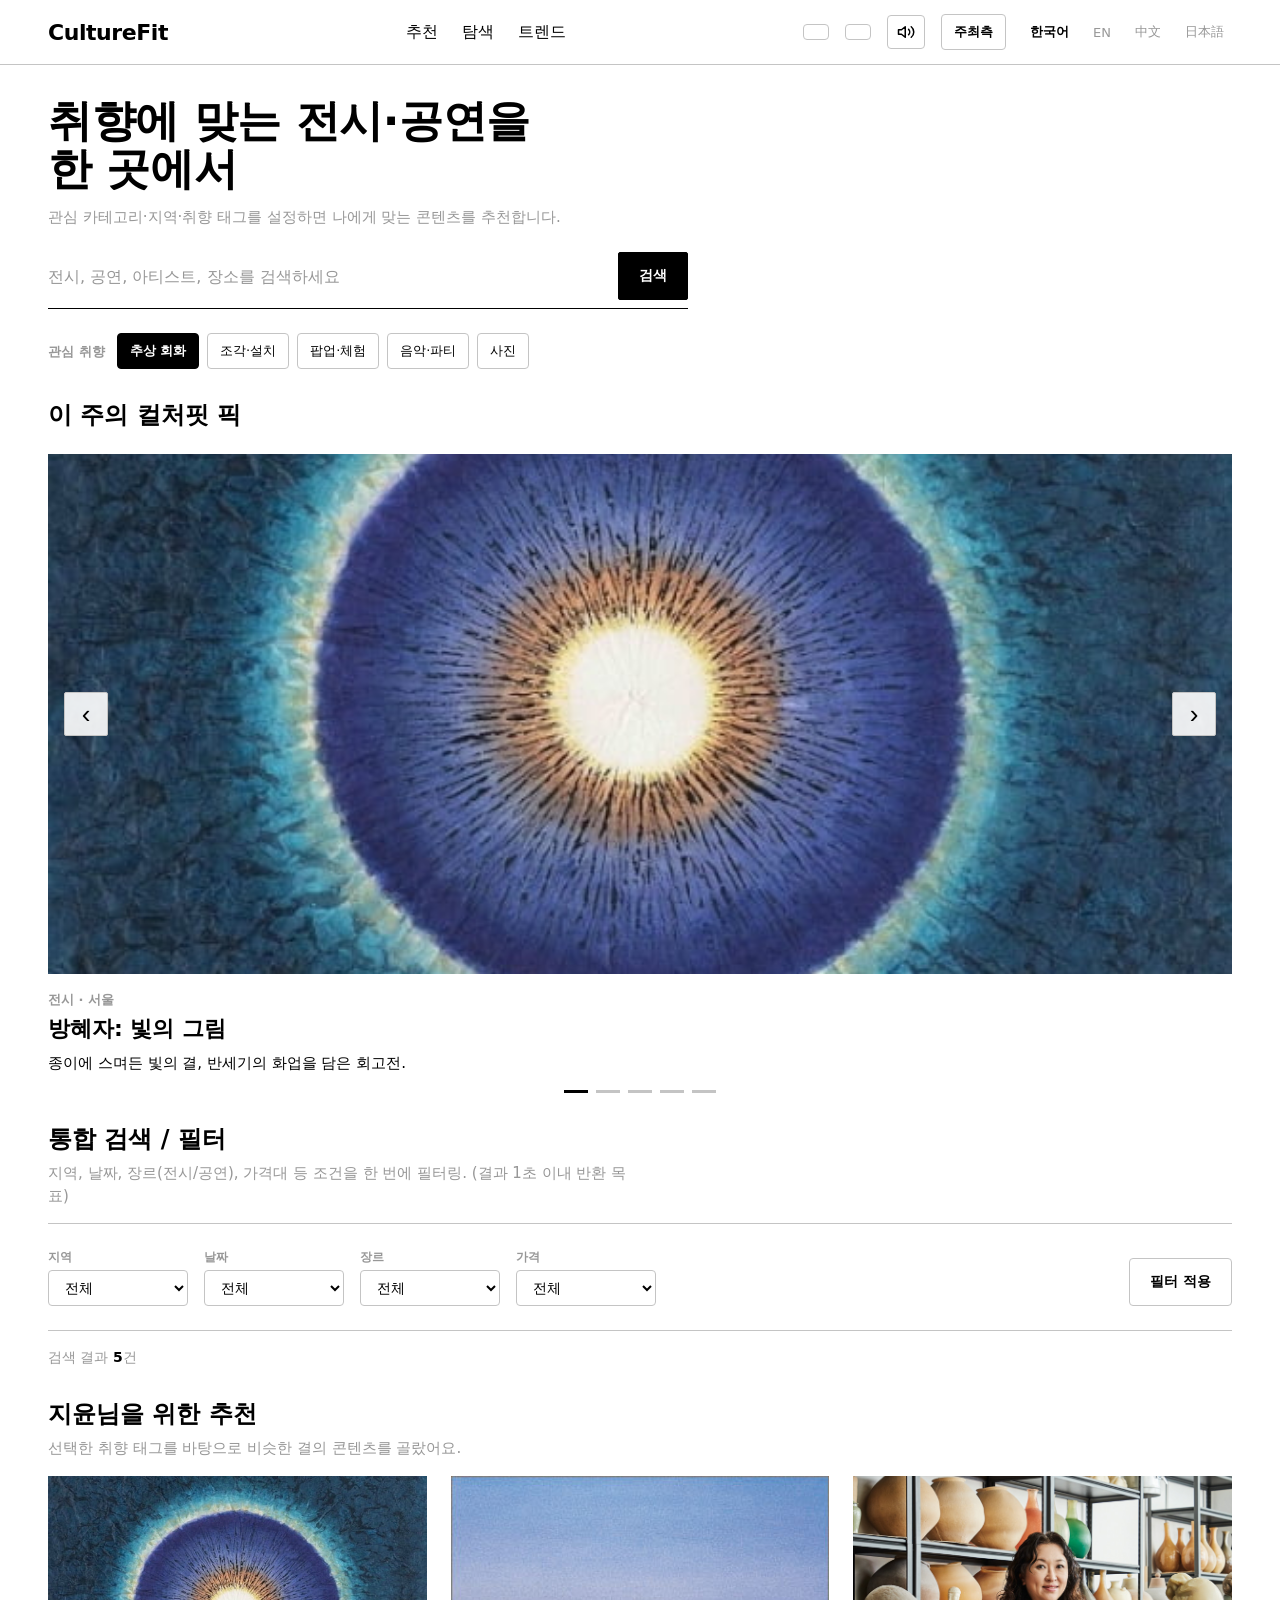
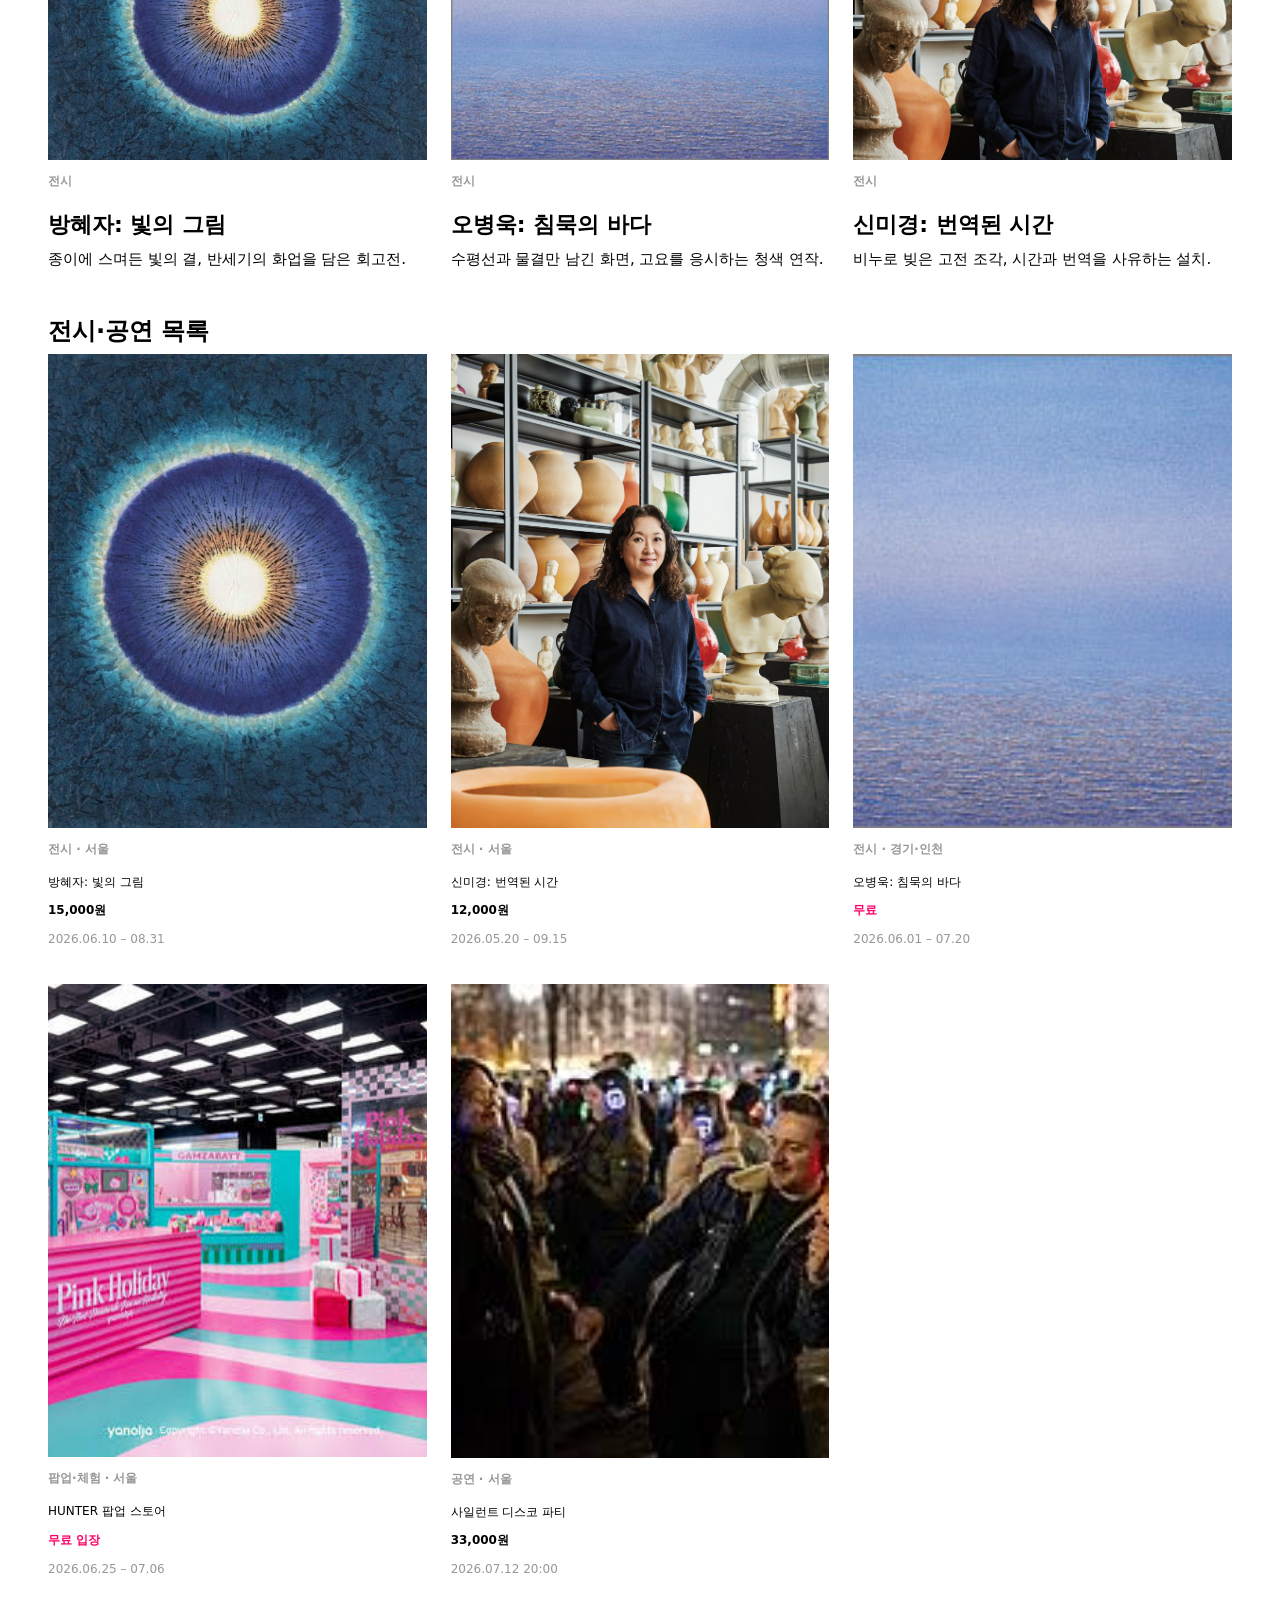
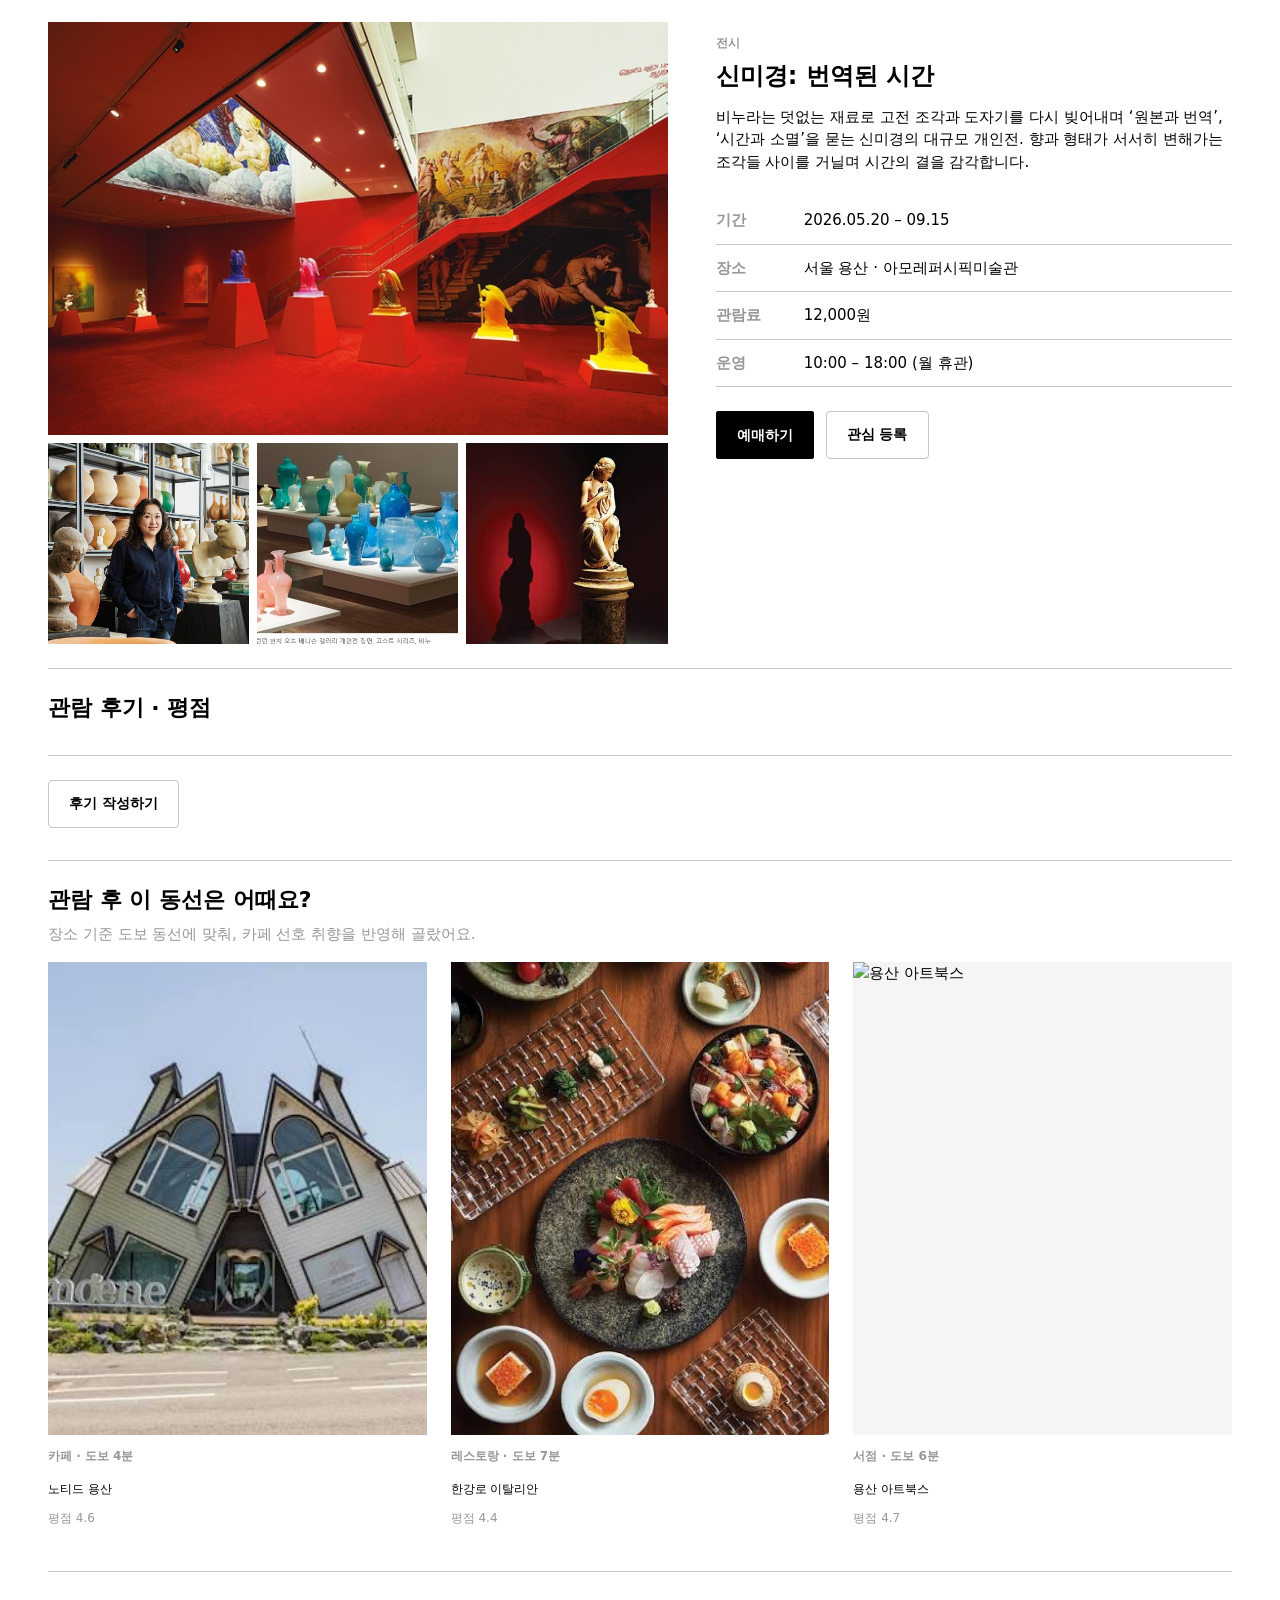
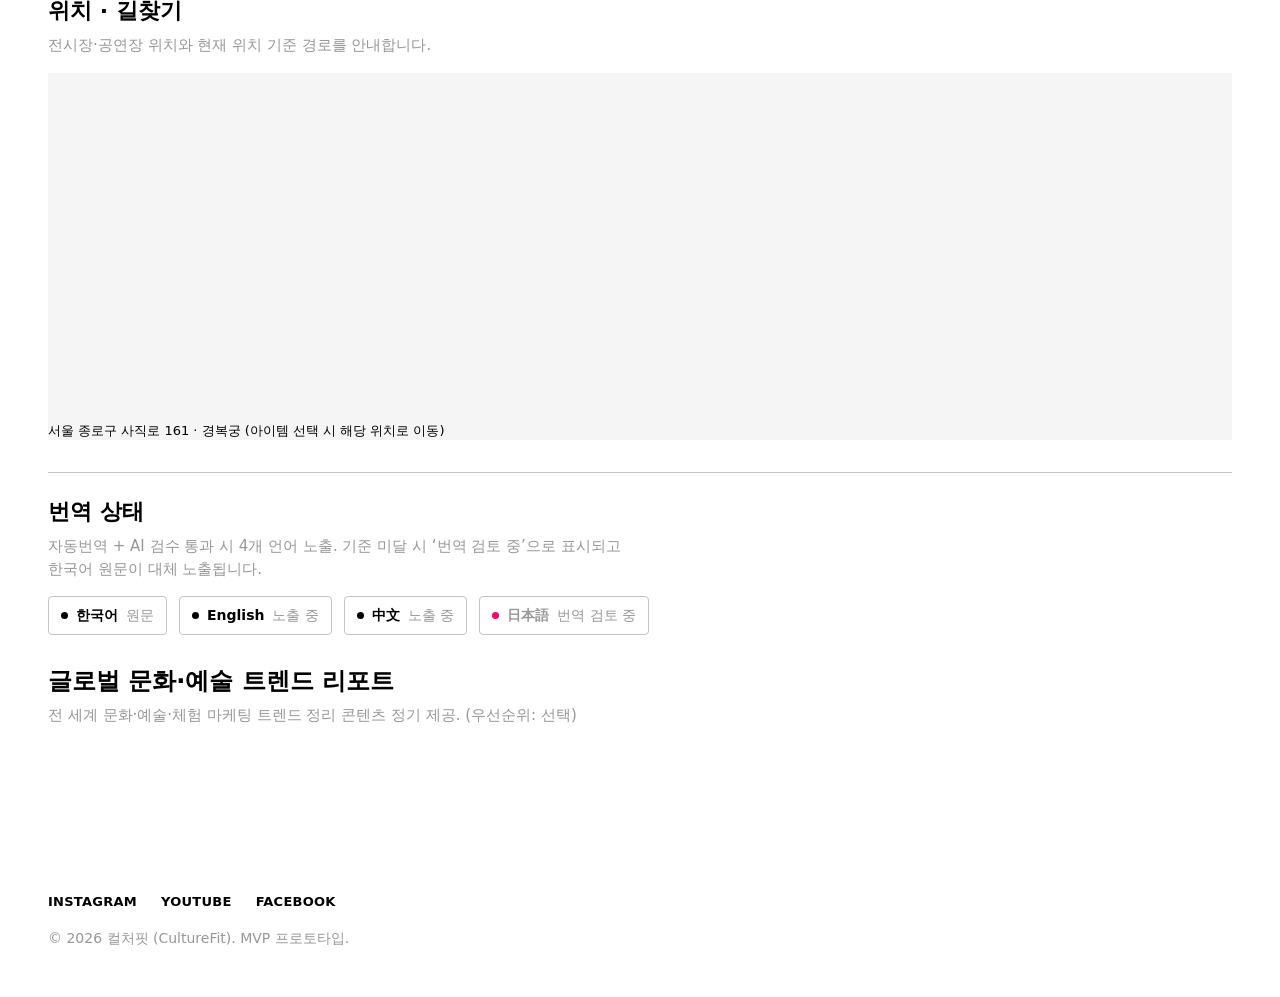
==== index.html @ f218de5c "Add files via upload" ====
<!DOCTYPE html>
<html lang="ko">
<head>
  <meta charset="UTF-8" />
  <meta name="viewport" content="width=device-width, initial-scale=1.0" />
  <meta name="description" content="컬처핏(CultureFit) — 취향 기반 개인화 추천으로 전시·공연을 찾는 문화생활 매칭 웹 서비스" />
  <title>컬처핏 (CultureFit)</title>

  <!-- 폰트: Pretendard Variable (29CM 디자인 시스템 지정 폰트) -->
  <link rel="preconnect" href="https://cdn.jsdelivr.net" crossorigin />
  <link
    rel="stylesheet"
    as="style"
    crossorigin
    href="https://cdn.jsdelivr.net/gh/orioncactus/pretendard@v1.3.9/dist/web/variable/pretendardvariable.min.css"
  />

  <!-- 스타일시트: 29CM 디자인 적용 (styles.css) -->
  <link rel="stylesheet" href="styles.css" />

  <!--
    ============================================================
    컬처핏 (CultureFit)
    ------------------------------------------------------------
    · 데이터 계층: data.js (이벤트 + 4개 언어 i18n 사전, 단일 소스)
    · 로직 계층:   app.js (렌더링 + 상호작용)
    · 표현 계층:   styles.css (29CM 디자인 시스템)

    [PRD 기능 ↔ 섹션/구현 매핑]
      기능1  개인화 추천        → #personalized-recommendations (취향 태그 기반)
      기능2  통합 검색/필터     → #search-filter (지역·날짜·장르·가격·텍스트)
      기능3  리뷰·피드백 관리   → #reviews (소비자) / #review-management (주최측)
      기능4  구매/결제 연동     → #purchase-link (외부 예매 링크)
      기능5  주최측 데이터 대시보드 → #analytics-dashboard
      기능6  글로벌 트렌드 리포트 → #trend-report
      기능7  타겟 광고/노출 관리 → #ad-management
      기능8  다국어(한/영/중/일) → #language-selector + data-i18n + 번역 상태(#translation-status)
      기능9  동선 기반 주변 추천 → #nearby-recommendations
      기능10 지도 기반 위치 안내 → #location-map (OpenStreetMap 임베드)
      기능11 SNS 바로가기        → #sns-links
    ============================================================
  -->
</head>

<body>
  <!-- 접근성: 본문 바로가기 -->
  <a class="skip-link" href="#main-content">본문 바로가기</a>

  <!-- ============================================================
       공통 헤더
       ============================================================ -->
  <header id="site-header">
    <div class="container bar">
      <a id="brand-logo" href="#main-content" aria-label="CultureFit home">
        <strong>CultureFit</strong>
      </a>

      <nav id="primary-nav" aria-label="주 메뉴">
        <ul>
          <li><a href="#personalized-recommendations" data-i18n="navRecommend">추천</a></li>
          <li><a href="#search-filter" data-i18n="navExplore">탐색</a></li>
          <li><a href="#trend-report" data-i18n="navTrend">트렌드</a></li>
        </ul>
      </nav>

      <div class="header-right">
        <!-- 소비자 로그인/마이페이지 (방문·예매·장바구니 기록) -->
        <button type="button" class="header-btn icon-btn" id="account-btn" aria-label="로그인"></button>
        <!-- 장바구니 (바로 예매하지 않는 경우) -->
        <button type="button" class="header-btn icon-btn" id="cart-btn" aria-label="장바구니">
          <span class="cart-count" id="cart-count" hidden>0</span>
        </button>
        <!-- 배경음악 토글 (기본 재생, 소비자가 끌 수 있음) -->
        <button type="button" class="header-btn icon-btn" id="music-toggle" aria-pressed="true">음악 끄기</button>
        <!-- 주최측: 언어 선택 옆 별도 버튼 → 별도 로그인 페이지(provider.html) -->
        <a class="header-btn" href="provider.html" data-i18n="navProvider">주최측</a>
        <!-- 기능8: 언어 선택기 -->
        <div id="language-selector" role="group" aria-label="언어 선택">
          <button type="button" data-lang="ko" aria-pressed="true">한국어</button>
          <button type="button" data-lang="en" aria-pressed="false">EN</button>
          <button type="button" data-lang="zh" aria-pressed="false">中文</button>
          <button type="button" data-lang="ja" aria-pressed="false">日本語</button>
        </div>
      </div>
    </div>
  </header>

  <main id="main-content" class="container">

    <!-- ============================================================
         B. 소비자 화면
         ============================================================ -->
    <div id="consumer-app">

      <!-- 히어로 + 검색 진입 -->
      <section id="hero-search">
        <h1 data-i18n-html="heroTitle">취향에 맞는 전시·공연을<br />한 곳에서</h1>
        <p class="note" data-i18n="heroNote">관심 카테고리·지역·취향 태그를 설정하면 나에게 맞는 콘텐츠를 추천합니다.</p>

        <!-- 통합 검색 바 (기능2) -->
        <form class="search-bar" role="search" onsubmit="return false;">
          <input type="search" id="global-search" name="q" data-i18n-ph="searchPlaceholder"
            placeholder="전시, 공연, 아티스트, 장소를 검색하세요" aria-label="통합 검색" />
          <button type="submit" class="btn-inverted" data-i18n="searchBtn">검색</button>
        </form>

        <!-- 취향 태그 (기능1 입력) -->
        <div class="taste-tags" id="taste-tags" aria-label="관심 취향 태그">
          <span class="taste-tags__label" data-i18n="tasteLabel">관심 취향</span>
          <button type="button" class="chip chip--on" data-tag="abstract" data-i18n="tasteAbstract">추상 회화</button>
          <button type="button" class="chip" data-tag="sculpture" data-i18n="tasteSculpture">조각·설치</button>
          <button type="button" class="chip" data-tag="popup" data-i18n="tastePopup">팝업·체험</button>
          <button type="button" class="chip" data-tag="music" data-i18n="tasteMusic">음악·파티</button>
          <button type="button" class="chip" data-tag="photo" data-i18n="tastePhoto">사진</button>
        </div>

        <!-- 대표 피처 캐러셀 (자동 5초 슬라이드 + 좌우 화살표) -->
        <h2 class="hero-pick-title" data-i18n="heroEyebrow">이 주의 컬처핏 픽</h2>
        <div class="hero-carousel" id="hero-carousel" aria-roledescription="carousel" aria-label="추천 전시·공연">
          <div class="hero-carousel__viewport">
            <div class="hero-carousel__track" id="hero-track"><!-- 이미지 슬라이드: app.js 렌더 --></div>
            <button type="button" class="hero-carousel__arrow hero-carousel__arrow--prev" id="hero-prev" aria-label="이전 슬라이드">
              <span aria-hidden="true">&#8249;</span>
            </button>
            <button type="button" class="hero-carousel__arrow hero-carousel__arrow--next" id="hero-next" aria-label="다음 슬라이드">
              <span aria-hidden="true">&#8250;</span>
            </button>
          </div>
          <div class="hero-caption" id="hero-caption"><!-- 활성 슬라이드 정보: app.js 렌더 --></div>
          <div class="hero-carousel__dots" id="hero-dots" role="tablist" aria-label="슬라이드 선택"></div>
        </div>
      </section>

      <!-- 기능2: 통합 검색/필터 -->
      <section id="search-filter">
        <h2 data-i18n="filterTitle">통합 검색 / 필터</h2>
        <p class="note" data-i18n="filterNote">지역, 날짜, 장르, 가격대 등 조건을 한 번에 필터링.</p>

        <div class="filter-bar" role="group" aria-label="검색 필터">
          <label class="filter-field">
            <span data-i18n="filterRegion">지역</span>
            <select id="f-region">
              <option value="all" data-i18n="optAll">전체</option>
              <option value="seoul" data-i18n="optSeoul">서울</option>
              <option value="gyeonggi" data-i18n="optGyeonggi">경기·인천</option>
              <option value="busan" data-i18n="optBusan">부산</option>
              <option value="daegu" data-i18n="optDaegu">대구·경북</option>
            </select>
          </label>
          <label class="filter-field">
            <span data-i18n="filterDate">날짜</span>
            <select id="f-date">
              <option value="all" data-i18n="optAll">전체</option>
              <option value="today" data-i18n="optToday">오늘</option>
              <option value="weekend" data-i18n="optWeekend">이번 주말</option>
              <option value="month" data-i18n="optMonth">이번 달</option>
            </select>
          </label>
          <label class="filter-field">
            <span data-i18n="filterGenre">장르</span>
            <select id="f-genre">
              <option value="all" data-i18n="optAll">전체</option>
              <option value="exhibition" data-i18n="optExhibition">전시</option>
              <option value="performance" data-i18n="optPerformance">공연</option>
              <option value="popup" data-i18n="optPopup">팝업·체험</option>
            </select>
          </label>
          <label class="filter-field">
            <span data-i18n="filterPrice">가격</span>
            <select id="f-price">
              <option value="all" data-i18n="optAll">전체</option>
              <option value="free" data-i18n="optFree">무료</option>
              <option value="under1" data-i18n="optUnder1">~1만원</option>
              <option value="1to3" data-i18n="opt1to3">1~3만원</option>
              <option value="over3" data-i18n="optOver3">3만원~</option>
            </select>
          </label>
          <button type="button" class="btn-ghost filter-apply" id="filter-apply" data-i18n="filterApply">필터 적용</button>
        </div>

        <p class="filter-result-count" id="filter-result-count"></p>
      </section>

      <!-- 기능1: 개인화 추천 -->
      <section id="personalized-recommendations">
        <h2 data-i18n="recTitle">지윤님을 위한 추천</h2>
        <p class="note" data-i18n="recNote">선택한 취향 태그를 바탕으로 비슷한 결의 콘텐츠를 골랐어요.</p>
        <div class="grid grid-3" id="rec-list"></div>
      </section>

      <!-- 전체 콘텐츠 목록 -->
      <section id="event-list">
        <h2 data-i18n="listTitle">전시·공연 목록</h2>
        <div class="grid grid-3" id="event-card-list"></div>
      </section>

      <!-- 콘텐츠 상세 -->
      <section id="event-detail">
        <!-- 소개 + 예매(인라인)·장바구니·관심 (기능4는 detail-head 안에서 렌더) -->
        <div class="detail-head" id="detail-head"></div>

        <!-- 기능3: 리뷰 — 예매 전에 참고하도록 소개 바로 아래 배치 -->
        <aside id="reviews">
          <h3 data-i18n="reviewsTitle">관람 후기 · 평점</h3>
          <div class="review-summary" id="review-summary"></div>
          <ul class="review-list" id="review-list"></ul>
          <button type="button" class="btn-ghost" data-i18n="writeReview">후기 작성하기</button>
        </aside>

        <!-- 기능9: 동선 기반 주변 추천 — 평점(리뷰) 아래 배치 -->
        <aside id="nearby-recommendations">
          <h3 data-i18n="nearbyTitle">관람 후 이 동선은 어때요?</h3>
          <p class="note" data-i18n="nearbyNote">장소 기준 도보 동선에 맞춰, 카페 선호 취향을 반영해 골랐어요.</p>
          <div class="grid grid-3" id="nearby-list"></div>
        </aside>

        <!-- 기능10: 지도 -->
        <aside id="location-map">
          <h3 data-i18n="mapTitle">위치 · 길찾기</h3>
          <p class="note" data-i18n="mapNote">전시장·공연장 위치와 현재 위치 기준 경로를 안내합니다.</p>
          <div class="map-frame" id="map-frame"></div>
        </aside>

        <!-- 기능8: 번역 검수 상태 -->
        <aside id="translation-status">
          <h3 data-i18n="transTitle">번역 상태</h3>
          <p class="note" data-i18n="transNote">자동번역 + AI 검수 통과 시 4개 언어 노출. 기준 미달 시 한국어 원문이 대체 노출됩니다.</p>
          <ul class="lang-status" id="lang-status"></ul>
        </aside>
      </section>
    </div>

    <!-- ============================================================
         공급자·주최측 콘솔은 소비자에게 노출하지 않음.
         별도 페이지(provider.html, 로그인 필요)로 분리했습니다.
         상단 내비게이션 '주최측' 링크 → provider.html
         ============================================================ -->

    <!-- ============================================================
         D. 기능6: 글로벌 트렌드 리포트
         ============================================================ -->
    <section id="trend-report">
      <h2 data-i18n="trendTitle">글로벌 문화·예술 트렌드 리포트</h2>
      <p class="note" data-i18n="trendNote">전 세계 문화·예술·체험 마케팅 트렌드 정리 콘텐츠 정기 제공.</p>
      <div class="grid grid-2" id="trend-list"></div>
    </section>

  </main>

  <!-- ============================================================
       공통 푸터 · 기능11: SNS 바로가기
       ============================================================ -->
  <footer id="site-footer">
    <div class="container">
      <nav id="sns-links" aria-label="SNS 채널">
        <ul>
          <li><a href="https://www.instagram.com" target="_blank" rel="noopener noreferrer" aria-label="인스타그램">Instagram</a></li>
          <li><a href="https://www.youtube.com" target="_blank" rel="noopener noreferrer" aria-label="유튜브">YouTube</a></li>
          <li><a href="https://www.facebook.com" target="_blank" rel="noopener noreferrer" aria-label="페이스북">Facebook</a></li>
        </ul>
      </nav>
      <p data-i18n="footer">© 2026 컬처핏 (CultureFit). MVP 프로토타입.</p>
    </div>
  </footer>

  <!-- 배경음악 (기본 재생, 헤더의 음악 토글로 끄기/켜기) -->
  <audio id="bg-audio" src="mediafiles/cosmic.mp3" loop preload="auto"></audio>

  <!-- 스크립트: 데이터 → 로직 순서로 로드 -->
  <script src="data.js"></script>
  <script src="app.js"></script>
</body>
</html>
---- styles.css ----
/* ============================================================
   컬처핏 (CultureFit) — 스타일시트
   디자인 시스템: 29CM (DESIGN_29cm.md 기반)
   ------------------------------------------------------------
   핵심 원칙
     · 모노크롬: #000 ink on #fff, 그림자 없음 (flat)
     · Pretendard Variable — 한 폰트, 세 굵기(400/700/800), 이탤릭 없음
     · 여백이 브랜드: 넉넉한 페이지 마진(48px), 섹션 간격(24~32px)
     · radius 0 / 2 / 4px 만 사용 (그 이상 없음)
     · 이미지 우선 · 가격/텍스트는 종속 (에디토리얼 위계)
     · 색은 없음이 브랜드 — 유일 악센트는 sale red 배지뿐
   ============================================================ */

/* ---------- 폰트 ---------- */
/* Pretendard Variable는 index.html <head>에서 CDN으로 로드 */

/* ---------- 디자인 토큰 ---------- */
:root {
  /* 색상 */
  --ink: #000000;            /* 본문·제목·반전 CTA 배경 */
  --canvas: #ffffff;         /* 페이지 배경 */
  --on-ink: #ffffff;         /* 반전 CTA 텍스트 */
  --muted: rgba(93, 93, 93, 0.64); /* 보조 캡션·비활성 */
  --hairline: #c4c4c4;       /* 고스트 버튼·구분선 */
  --sale: #ff0066;           /* 세일 배지 전용 악센트 */
  --error: #ff003c;
  --skeleton: #f5f5f5;       /* 로딩/플레이스홀더 flat 블록 */

  /* 타이포 */
  --font-sans: "Pretendard Variable", Pretendard, ui-sans-serif, system-ui,
    "Apple SD Gothic Neo", "Malgun Gothic", sans-serif;

  /* 간격 (4-8-12-16-20-24-32-48) */
  --sp-xs: 4px;
  --sp-sm: 8px;
  --sp-md: 12px;
  --sp-base: 16px;
  --sp-page: 20px;
  --sp-lg: 24px;
  --sp-xl: 32px;
  --sp-margin: 48px;

  /* 라운드 */
  --r-sm: 2px;   /* 반전 CTA */
  --r-md: 4px;   /* 고스트 버튼·박스 인풋 */

  /* 레이아웃 */
  --max-width: 1280px;

  /* 모션 */
  --motion-quick: 150ms;
  --motion-standard: 250ms;
  --motion-editorial: 400ms;
  --ease-out: cubic-bezier(0.2, 0, 0, 1);
  --ease-standard: cubic-bezier(0.4, 0, 0.2, 1);
}

/* ---------- 리셋 ---------- */
* { box-sizing: border-box; }

html { -webkit-text-size-adjust: 100%; }

body {
  margin: 0;
  background: var(--canvas);
  color: var(--ink);
  font-family: var(--font-sans);
  font-weight: 400;
  font-size: 15px;
  line-height: 1.5;          /* 한글 본문 여유 */
  letter-spacing: normal;
  -webkit-font-smoothing: antialiased;
  text-rendering: optimizeLegibility;
}

a { color: inherit; text-decoration: none; }
a:hover { text-decoration: underline; text-underline-offset: 3px; }

ul { list-style: none; margin: 0; padding: 0; }

img { max-width: 100%; height: auto; display: block; }

/* 포커스 링 — 2px 블랙 오프셋 */
:focus-visible {
  outline: 2px solid var(--ink);
  outline-offset: 2px;
}

/* ---------- 레이아웃 유틸 ---------- */
.container {
  max-width: var(--max-width);
  margin: 0 auto;
  padding: 0 var(--sp-margin);
}

.grid { display: grid; gap: var(--sp-lg); }
.grid-3 { grid-template-columns: repeat(3, 1fr); }
.grid-2 { grid-template-columns: repeat(2, 1fr); }

/* ---------- 접근성: 스킵 링크 ---------- */
.skip-link {
  position: absolute;
  left: -9999px;
  top: 0;
  z-index: 200;
  background: var(--ink);
  color: var(--on-ink);
  padding: var(--sp-sm) var(--sp-md);
  border-radius: var(--r-sm);
  font-size: 14px;
}
.skip-link:focus { left: var(--sp-sm); top: var(--sp-sm); }

/* ============================================================
   헤더 / 내비게이션
   흰 배경, 얇은 하단 헤어라인, sticky
   ============================================================ */
#site-header {
  position: sticky;
  top: 0;
  z-index: 100;
  background: var(--canvas);
  border-bottom: 1px solid var(--hairline);
}
#site-header .bar {
  display: flex;
  align-items: center;
  justify-content: space-between;
  height: 64px;
  gap: var(--sp-lg);
}

/* 브랜드 로고 — 영문 워드마크(CultureFit) 고정 */
#brand-logo { font-size: 22px; letter-spacing: -0.02em; white-space: nowrap; }
#brand-logo strong { font-weight: 800; }
#brand-logo:hover { text-decoration: none; }

/* 주 내비 — 16px, 비활성 200 / 활성 800 */
#primary-nav ul { display: flex; gap: var(--sp-lg); }
#primary-nav a {
  font-size: 16px;
  font-weight: 200;
  transition: font-weight var(--motion-quick) var(--ease-standard);
}
#primary-nav a:hover { font-weight: 800; text-decoration: none; }

/* 언어 선택기 (기능8) — 텍스트 토글, 활성만 굵게 */
#language-selector {
  display: flex;
  align-items: center;
  gap: var(--sp-sm);
}
#language-selector button {
  border: none;
  background: transparent;
  color: var(--muted);
  font-family: inherit;
  font-size: 13px;
  font-weight: 400;
  padding: var(--sp-xs) var(--sp-sm);
  cursor: pointer;
  border-radius: var(--r-md);
  transition: color var(--motion-quick) var(--ease-standard);
}
#language-selector button:hover { color: var(--ink); }
#language-selector button[aria-pressed="true"] {
  color: var(--ink);
  font-weight: 800;
}

/* 헤더 우측 그룹 (음악 토글 · 주최측 · 언어) */
.header-right { display: flex; align-items: center; gap: var(--sp-base); }
.header-btn {
  border: 1px solid var(--hairline);
  background: var(--canvas);
  color: var(--ink);
  border-radius: var(--r-md);
  padding: 7px 12px;
  font-family: inherit;
  font-size: 13px;
  font-weight: 700;
  cursor: pointer;
  white-space: nowrap;
  transition: border-color var(--motion-quick) var(--ease-standard),
    color var(--motion-quick) var(--ease-standard);
}
.header-btn:hover { border-color: var(--ink); text-decoration: none; }
.header-btn[aria-pressed="false"] { color: var(--muted); }

/* 음악 토글: 아이콘 버튼 */
#music-toggle { display: inline-flex; align-items: center; justify-content: center; padding: 7px 9px; }
#music-toggle svg { display: block; }

/* ============================================================
   본문 공통
   ============================================================ */
#main-content { padding-top: var(--sp-xl); padding-bottom: var(--sp-margin); }

/* 뷰 라벨 (소비자 / 주최측 구분) — 조용한 섹션 표지 */
.view-label {
  font-size: 13px;
  font-weight: 700;
  letter-spacing: 0.08em;
  text-transform: uppercase;
  color: var(--muted);
  margin: var(--sp-margin) 0 var(--sp-base);
}

/* 섹션 — 테두리/그림자 없이 여백으로 분리 (에디토리얼) */
section[id],
aside[id] {
  margin: 0 0 var(--sp-xl);
}

/* 상세 하위 카드(aside)는 상단 헤어라인으로만 가볍게 구분 */
#event-detail aside[id] {
  padding-top: var(--sp-lg);
  border-top: 1px solid var(--hairline);
  margin-top: var(--sp-lg);
}

/* 타이포 위계 */
h1 {
  font-size: 30px;
  font-weight: 700;
  line-height: 1.13;
  margin: 0 0 var(--sp-md);
  letter-spacing: -0.01em;
}
h2 {
  font-size: 24px;
  font-weight: 700;
  line-height: 1.21;
  margin: 0 0 var(--sp-sm);
}
h3 {
  font-size: 22px;      /* 시그니처 에디토리얼 카드 타이틀 */
  font-weight: 700;
  line-height: 1.36;
  margin: 0 0 var(--sp-sm);
}
p.note {
  font-size: 15px;
  font-weight: 400;
  line-height: 1.5;
  color: var(--muted);
  margin: var(--sp-xs) 0 var(--sp-base);
  max-width: 62ch;
}

/* 플레이스홀더 — 29CM 스켈레톤: flat #f5f5f5, radius 0, 쉬머 없음 */
.placeholder {
  background: var(--skeleton);
  color: var(--muted);
  border: none;
  border-radius: 0;
  min-height: 160px;
  display: flex;
  align-items: center;
  justify-content: center;
  text-align: center;
  padding: var(--sp-lg);
  font-size: 14px;
  font-weight: 400;
}

/* ============================================================
   히어로 (기능 진입)
   이미지 위 오버레이 아님 — 캡션은 아래에 (29CM 원칙)
   ============================================================ */
#hero-search h1 { font-size: 30px; }
@media (min-width: 1024px) {
  #hero-search h1 { font-size: 44px; line-height: 1.1; }
}

/* ============================================================
   버튼 컴포넌트
   ============================================================ */

/* 버튼 — 고스트/반전 모두 동일 크기(48px)로 통일. 차이는 채움/외곽선으로만 구분 */
.btn-ghost,
.btn-inverted {
  display: inline-flex;
  align-items: center;
  justify-content: center;
  gap: var(--sp-sm);
  height: 48px;
  padding: 0 20px;
  font-family: inherit;
  font-size: 14px;
  font-weight: 700;
  cursor: pointer;
  white-space: nowrap;
}

/* 고스트 아웃라인 — 워크호스 CTA (더보기 등) */
.btn-ghost {
  background: var(--canvas);
  color: var(--ink);
  border: 1px solid var(--hairline);
  border-radius: var(--r-md);
  transition: border-color var(--motion-quick) var(--ease-standard);
}
.btn-ghost:hover { border-color: var(--ink); text-decoration: none; }

/* 반전 솔리드 */
.btn-inverted {
  background: var(--ink);
  color: var(--on-ink);
  border: 1px solid var(--ink);
  border-radius: var(--r-sm);
  transition: filter var(--motion-quick) var(--ease-standard);
}
.btn-inverted:hover { filter: brightness(1.15); text-decoration: none; }

.btn-disabled,
button:disabled {
  opacity: 0.4;
  cursor: not-allowed;
}

/* 세일 배지 — 유일한 유채색 순간 */
.badge-sale {
  color: var(--sale);
  font-size: 12px;
  font-weight: 700;
  border-radius: 0;
}

/* ============================================================
   카드 컴포넌트 (참고용 — 실제 콘텐츠 채울 때 사용)
   에디토리얼 타일 / 상품 카드
   ============================================================ */
.editorial-tile { background: var(--canvas); border: none; border-radius: 0; }
.editorial-tile .thumb { border-radius: 0; background: var(--skeleton); aspect-ratio: 4 / 3; }
.editorial-tile .title { font-size: 22px; font-weight: 700; line-height: 1.36; margin-top: var(--sp-base); }
.editorial-tile .desc  { font-size: 15px; font-weight: 400; line-height: 1.5; margin-top: var(--sp-sm); }

.product-card { background: var(--canvas); border: none; border-radius: 0; }
.product-card .thumb { border-radius: 0; background: var(--skeleton); aspect-ratio: 4 / 5; }
.product-card .name  { font-size: 12px; font-weight: 400; line-height: 1.36; margin-top: var(--sp-sm); }
.product-card .price { font-size: 12px; font-weight: 700; line-height: 1.36; }
.product-card .price.on-sale { color: var(--sale); }
.product-card .caption { font-size: 12px; font-weight: 400; color: var(--muted); }

/* 썸네일 안 이미지가 프레임을 채우도록 */
.editorial-tile .thumb,
.product-card .thumb,
.hero-feature .thumb { display: block; overflow: hidden; }
.editorial-tile .thumb img,
.product-card .thumb img,
.hero-feature .thumb img {
  width: 100%;
  height: 100%;
  object-fit: cover;
  transition: transform var(--motion-standard) var(--ease-out);
}
/* 이미지 호버 스케일 — 사진이 커서 쪽으로 (인터페이스 아님) */
.editorial-tile:hover .thumb img,
.product-card:hover .thumb img,
.hero-feature:hover .thumb img { transform: scale(1.04); }

/* 장르 라벨 (에디토리얼 타일 / 상품 메타) */
.tile-genre,
.meta-genre {
  display: inline-block;
  font-size: 12px;
  font-weight: 700;
  color: var(--muted);
  margin-top: var(--sp-md);
}
.editorial-tile .tile-genre { margin-bottom: var(--sp-xs); }
.product-card .name { margin-top: var(--sp-xs); }

/* ============================================================
   히어로 — 검색 바 · 취향 태그 · 대표 피처
   ============================================================ */
.search-bar {
  display: flex;
  align-items: center;
  gap: var(--sp-md);
  border-bottom: 1px solid var(--ink);
  padding-bottom: var(--sp-sm);
  margin: var(--sp-lg) 0;
  max-width: 640px;
}
.search-bar input[type="search"] {
  flex: 1;
  border: none;
  background: transparent;
  font-family: inherit;
  font-size: 16px;
  color: var(--ink);
  padding: var(--sp-sm) 0;
}
.search-bar input[type="search"]::placeholder { color: var(--muted); }
.search-bar input[type="search"]:focus { outline: none; }

.taste-tags {
  display: flex;
  flex-wrap: wrap;
  align-items: center;
  gap: var(--sp-sm);
  margin-bottom: var(--sp-xl);
}
.taste-tags__label {
  font-size: 13px;
  font-weight: 700;
  color: var(--muted);
  margin-right: var(--sp-xs);
}

/* 칩 (취향 태그 · 필터 · 타겟) — radius 4px 유지 */
.chip {
  border: 1px solid var(--hairline);
  background: var(--canvas);
  color: var(--ink);
  border-radius: var(--r-md);
  padding: var(--sp-sm) var(--sp-md);
  font-family: inherit;
  font-size: 13px;
  font-weight: 400;
  cursor: pointer;
  transition: border-color var(--motion-quick) var(--ease-standard);
}
.chip:hover { border-color: var(--ink); }
.chip--on {
  background: var(--ink);
  color: var(--on-ink);
  border-color: var(--ink);
  font-weight: 700;
}

/* 대표 피처 캐러셀 — 이미지만 슬라이드, 캡션은 하단에 분리 */
.hero-carousel { position: relative; margin-top: var(--sp-lg); }
.hero-carousel__viewport { position: relative; overflow: hidden; }
.hero-carousel__track {
  display: flex;
  transition: transform var(--motion-editorial) var(--ease-out);
}
.hero-slide {
  flex: 0 0 100%;
  min-width: 0;
  display: block;
  aspect-ratio: 16 / 9;
  max-height: 520px;
  background: var(--skeleton);
  overflow: hidden;
}
.hero-slide img { width: 100%; height: 100%; object-fit: cover; display: block; }

/* 캡션 (활성 슬라이드 정보) */
.hero-caption { display: block; margin-top: var(--sp-base); cursor: pointer; }
.hero-caption .title { font-size: 22px; font-weight: 700; line-height: 1.36; margin: var(--sp-xs) 0 0; }
.hero-caption:hover .title { text-decoration: underline; text-underline-offset: 3px; }
.hero-caption .desc { font-size: 15px; line-height: 1.5; margin: var(--sp-sm) 0 0; }
.hero-feature__eyebrow {
  font-size: 13px;
  font-weight: 700;
  color: var(--muted);
  margin: 0;
}

/* 좌우 화살표 (이미지 영역에 오버레이) */
.hero-carousel__arrow {
  position: absolute;
  top: 50%;
  transform: translateY(-50%);
  width: 44px;
  height: 44px;
  display: flex;
  align-items: center;
  justify-content: center;
  background: rgba(255, 255, 255, 0.9);
  border: 1px solid var(--hairline);
  border-radius: var(--r-sm);
  font-size: 26px;
  line-height: 1;
  color: var(--ink);
  cursor: pointer;
  z-index: 2;
  transition: background var(--motion-quick) var(--ease-standard),
    border-color var(--motion-quick) var(--ease-standard);
}
.hero-carousel__arrow:hover { background: #fff; border-color: var(--ink); }
.hero-carousel__arrow--prev { left: var(--sp-base); }
.hero-carousel__arrow--next { right: var(--sp-base); }

/* 하단 인디케이터 (막대형) */
.hero-carousel__dots {
  display: flex;
  justify-content: center;
  gap: var(--sp-sm);
  margin-top: var(--sp-base);
}
.hero-dot {
  width: 24px;
  height: 3px;
  padding: 0;
  border: none;
  border-radius: 0;
  background: var(--hairline);
  cursor: pointer;
  transition: background var(--motion-quick) var(--ease-standard);
}
.hero-dot:hover { background: var(--muted); }
.hero-dot.is-active { background: var(--ink); }

/* 캐러셀 상단 섹션 제목 (이 주의 컬처핏 픽) */
.hero-pick-title { margin: var(--sp-xl) 0 var(--sp-md); }

/* ============================================================
   주최측 로그인 페이지 (provider.html)
   ============================================================ */
.auth-wrap { display: flex; justify-content: center; padding: var(--sp-margin) 0; }
.auth-card { width: 100%; max-width: 400px; }
.auth-card h1 { font-size: 30px; }
.auth-form { display: flex; flex-direction: column; gap: var(--sp-base); margin-top: var(--sp-lg); }
.auth-field { display: flex; flex-direction: column; gap: var(--sp-xs); }
.auth-field span { font-size: 12px; font-weight: 700; color: var(--muted); }
.auth-field input {
  border: 1px solid var(--hairline);
  border-radius: var(--r-md);
  background: var(--canvas);
  font-family: inherit;
  font-size: 15px;
  color: var(--ink);
  padding: var(--sp-sm) var(--sp-md);
}
.auth-submit { justify-content: center; width: 100%; height: 44px; margin-top: var(--sp-xs); }
.auth-error { color: var(--error); font-size: 13px; margin: 0; }
.auth-hint {
  color: var(--muted);
  font-size: 13px;
  margin-top: var(--sp-lg);
  padding-top: var(--sp-base);
  border-top: 1px solid var(--hairline);
}

/* 콘솔 헤더 (제목 + 로그아웃) */
.console-head {
  display: flex;
  align-items: center;
  justify-content: space-between;
  gap: var(--sp-base);
  flex-wrap: wrap;
  margin: var(--sp-xl) 0 var(--sp-lg);
}
.console-head h1 { font-size: 30px; margin: 0; }

/* ============================================================
   검색 / 필터 바
   ============================================================ */
.filter-bar {
  display: flex;
  flex-wrap: wrap;
  align-items: flex-end;
  gap: var(--sp-base);
  padding: var(--sp-lg) 0;
  border-top: 1px solid var(--hairline);
  border-bottom: 1px solid var(--hairline);
}
.filter-field { display: flex; flex-direction: column; gap: var(--sp-xs); }
.filter-field span { font-size: 12px; font-weight: 700; color: var(--muted); }
.filter-field select {
  border: 1px solid var(--hairline);
  border-radius: var(--r-md);
  background: var(--canvas);
  font-family: inherit;
  font-size: 14px;
  color: var(--ink);
  padding: var(--sp-sm) var(--sp-md);
  min-width: 140px;
}
.filter-apply { margin-left: auto; }
.filter-result-count { font-size: 14px; color: var(--muted); margin-top: var(--sp-base); }
.filter-result-count strong { color: var(--ink); }

/* ============================================================
   상세 페이지
   ============================================================ */
.detail-head {
  display: grid;
  grid-template-columns: 1.2fr 1fr;
  gap: var(--sp-margin);
  align-items: start;
}
.detail-media > img {
  width: 100%;
  aspect-ratio: 3 / 2;
  object-fit: cover;
  background: var(--skeleton);
}
.detail-thumbs {
  display: grid;
  grid-template-columns: repeat(3, 1fr);
  gap: var(--sp-sm);
  margin-top: var(--sp-sm);
}
.detail-thumbs img {
  width: 100%;
  aspect-ratio: 1 / 1;
  object-fit: cover;
  background: var(--skeleton);
  cursor: pointer;
}
.detail-info h2 { margin-top: var(--sp-sm); }
.detail-facts { margin: var(--sp-lg) 0; }
.detail-facts > div {
  display: flex;
  gap: var(--sp-base);
  padding: var(--sp-md) 0;
  border-bottom: 1px solid var(--hairline);
  font-size: 15px;
}
.detail-facts dt { width: 72px; flex: none; color: var(--muted); font-weight: 700; margin: 0; }
.detail-facts dd { margin: 0; }
.detail-cta-row { display: flex; gap: var(--sp-md); margin-top: var(--sp-lg); }

/* 번역 상태 배지 (기능8) */
.lang-status { display: flex; flex-wrap: wrap; gap: var(--sp-md); }
.lang-status__item {
  display: inline-flex;
  align-items: center;
  gap: var(--sp-sm);
  border: 1px solid var(--hairline);
  border-radius: var(--r-md);
  padding: var(--sp-sm) var(--sp-md);
  font-size: 14px;
  font-weight: 700;
}
.lang-status__item em { font-style: normal; font-weight: 400; color: var(--muted); }
.lang-status .dot { width: 7px; height: 7px; border-radius: 50%; background: var(--ink); }
.lang-status .is-review .dot { background: var(--sale); }
.lang-status__item.is-review { color: var(--muted); }

/* 번역 검토 중 폴백 안내 (기능8) */
.trans-fallback {
  border-left: 2px solid var(--sale);
  background: var(--skeleton);
  color: var(--ink);
  font-size: 13px;
  padding: var(--sp-sm) var(--sp-md);
  margin: var(--sp-sm) 0 var(--sp-base);
}

/* 빈 상태 (검색 결과 없음) */
.empty-state {
  grid-column: 1 / -1;
  color: var(--muted);
  font-size: 15px;
  padding: var(--sp-xl) 0;
}

/* 지도 (기능10) — 기본으로 지도를 즉시 임베드(경복궁 센터) */
.map-frame { background: var(--skeleton); }
.map-embed { width: 100%; height: 340px; border: 0; display: block; }
.map-address { font-size: 13px; color: var(--ink); margin: var(--sp-sm) 0 0; }

/* 주변 추천 (기능9) — 이미지 없는 소프트 썸네일 */
.thumb--soft { background: var(--skeleton); aspect-ratio: 4 / 5; }
.nearby-card .caption { margin-top: var(--sp-xs); }

/* 예매 (기능4) */
.purchase-row { display: flex; flex-wrap: wrap; gap: var(--sp-md); }

/* 리뷰 (기능3) */
.review-summary {
  display: flex;
  align-items: baseline;
  gap: var(--sp-md);
  padding-bottom: var(--sp-lg);
  border-bottom: 1px solid var(--hairline);
}
.review-score { font-size: 30px; font-weight: 700; line-height: 1; }
.review-stars { letter-spacing: 0.1em; }
.review-count { font-size: 14px; color: var(--muted); }
.review-list { margin: var(--sp-lg) 0; }
.review-item { padding: var(--sp-base) 0; border-bottom: 1px solid var(--hairline); }
.review-meta { display: flex; align-items: center; gap: var(--sp-md); margin-bottom: var(--sp-sm); }
.review-meta strong { font-weight: 700; }
.review-item p { margin: 0; font-size: 15px; }

/* ============================================================
   주최측 콘솔
   ============================================================ */
/* 등록 폼 */
.reg-form {
  display: grid;
  grid-template-columns: repeat(2, 1fr);
  gap: var(--sp-base);
}
.reg-field { display: flex; flex-direction: column; gap: var(--sp-xs); }
.reg-field--wide { grid-column: 1 / -1; }
.reg-field span { font-size: 12px; font-weight: 700; color: var(--muted); }
.reg-field input,
.reg-field select,
.reg-field textarea {
  border: 1px solid var(--hairline);
  border-radius: var(--r-md);
  background: var(--canvas);
  font-family: inherit;
  font-size: 14px;
  color: var(--ink);
  padding: var(--sp-sm) var(--sp-md);
  resize: vertical;
}
.reg-field input::placeholder,
.reg-field textarea::placeholder { color: var(--muted); }
.reg-actions { grid-column: 1 / -1; display: flex; gap: var(--sp-md); margin-top: var(--sp-sm); }

/* 관리 테이블 (리뷰 관리) */
.admin-table { width: 100%; border-collapse: collapse; font-size: 14px; }
.admin-table th,
.admin-table td {
  text-align: left;
  padding: var(--sp-md);
  border-bottom: 1px solid var(--hairline);
  vertical-align: top;
}
.admin-table th { font-size: 12px; font-weight: 700; color: var(--muted); text-transform: uppercase; letter-spacing: 0.04em; }
.btn-ghost--sm { height: 32px; padding: 0 var(--sp-md); font-size: 12px; }

/* 통계 카드 */
.stat-card { border: 1px solid var(--hairline); border-radius: var(--r-md); padding: var(--sp-lg); }
.stat-label { display: block; font-size: 13px; font-weight: 700; color: var(--muted); }
.stat-value { display: block; font-size: 30px; font-weight: 700; line-height: 1.13; margin: var(--sp-sm) 0; }
.stat-delta { font-size: 13px; color: var(--muted); }

/* 타겟 광고 패널 */
.ad-panel { display: flex; flex-direction: column; gap: var(--sp-base); }
.ad-targets { display: flex; flex-wrap: wrap; gap: var(--sp-sm); }
.ad-meta { display: flex; align-items: center; justify-content: space-between; gap: var(--sp-base); flex-wrap: wrap; }
.ad-meta strong { font-weight: 700; }

/* ============================================================
   콘텐츠 컴포넌트 — 반응형 보정
   ============================================================ */
@media (max-width: 768px) {
  .hero-carousel__arrow { width: 36px; height: 36px; font-size: 22px; }
  .hero-carousel__arrow--prev { left: var(--sp-sm); }
  .hero-carousel__arrow--next { right: var(--sp-sm); }
  .detail-head { grid-template-columns: 1fr; gap: var(--sp-lg); }
  .reg-form { grid-template-columns: 1fr; }
  .filter-apply { margin-left: 0; width: 100%; justify-content: center; }
  .filter-field { flex: 1 1 45%; }
  .filter-field select { min-width: 0; width: 100%; }
  .admin-table thead { display: none; }
  .admin-table tr { display: grid; grid-template-columns: 1fr; gap: var(--sp-xs); padding: var(--sp-md) 0; border-bottom: 1px solid var(--hairline); }
  .admin-table td { border: none; padding: 2px var(--sp-sm); }
}

/* ============================================================
   상세 하위 섹션 특화
   ============================================================ */
#location-map .placeholder,
#nearby-recommendations .placeholder { min-height: 220px; }

/* ============================================================
   푸터
   흰 배경, 상단 테두리 없음, 대문자 라틴 헤딩
   ============================================================ */
#site-footer {
  background: var(--canvas);
  margin-top: var(--sp-margin);
  padding: var(--sp-page) 0 var(--sp-margin);
  color: var(--ink);
  font-size: 14px;
}
#site-footer p { color: var(--muted); margin: var(--sp-base) 0 0; }

#sns-links { margin-bottom: var(--sp-base); }
#sns-links ul { display: flex; gap: var(--sp-lg); }
#sns-links a {
  font-size: 13px;
  font-weight: 700;
  text-transform: uppercase;
  letter-spacing: 0.02em;
}

/* ============================================================
   반응형
   Mobile <768 / Tablet 768-1024 / Desktop 1024-1440 / >1440
   ============================================================ */
@media (max-width: 1024px) {
  .grid-3 { grid-template-columns: repeat(2, 1fr); }
}
@media (max-width: 768px) {
  .container { padding: 0 var(--sp-page); }   /* 페이지 마진 48→20 */
  .grid-3, .grid-2 { grid-template-columns: 1fr; }
  h1 { font-size: 22px; }        /* 30→22 유지 (weight 700) */
  h2 { font-size: 20px; }
  #hero-search h1 { font-size: 26px; }
  #site-header .bar { height: 56px; gap: var(--sp-md); }
  #primary-nav { display: none; }   /* 모바일: 햄버거 시트로 대체 예정 */
  #language-selector button { padding: var(--sp-xs); font-size: 12px; }
}

/* ============================================================
   모션 감소 선호 — 모든 모션 0ms로 수렴
   ============================================================ */
@media (prefers-reduced-motion: reduce) {
  *,
  *::before,
  *::after {
    animation-duration: 0.001ms !important;
    animation-iteration-count: 1 !important;
    transition-duration: 0.001ms !important;
    scroll-behavior: auto !important;
  }
  .editorial-tile:hover .thumb img,
  .product-card:hover .thumb img { transform: none; }
}
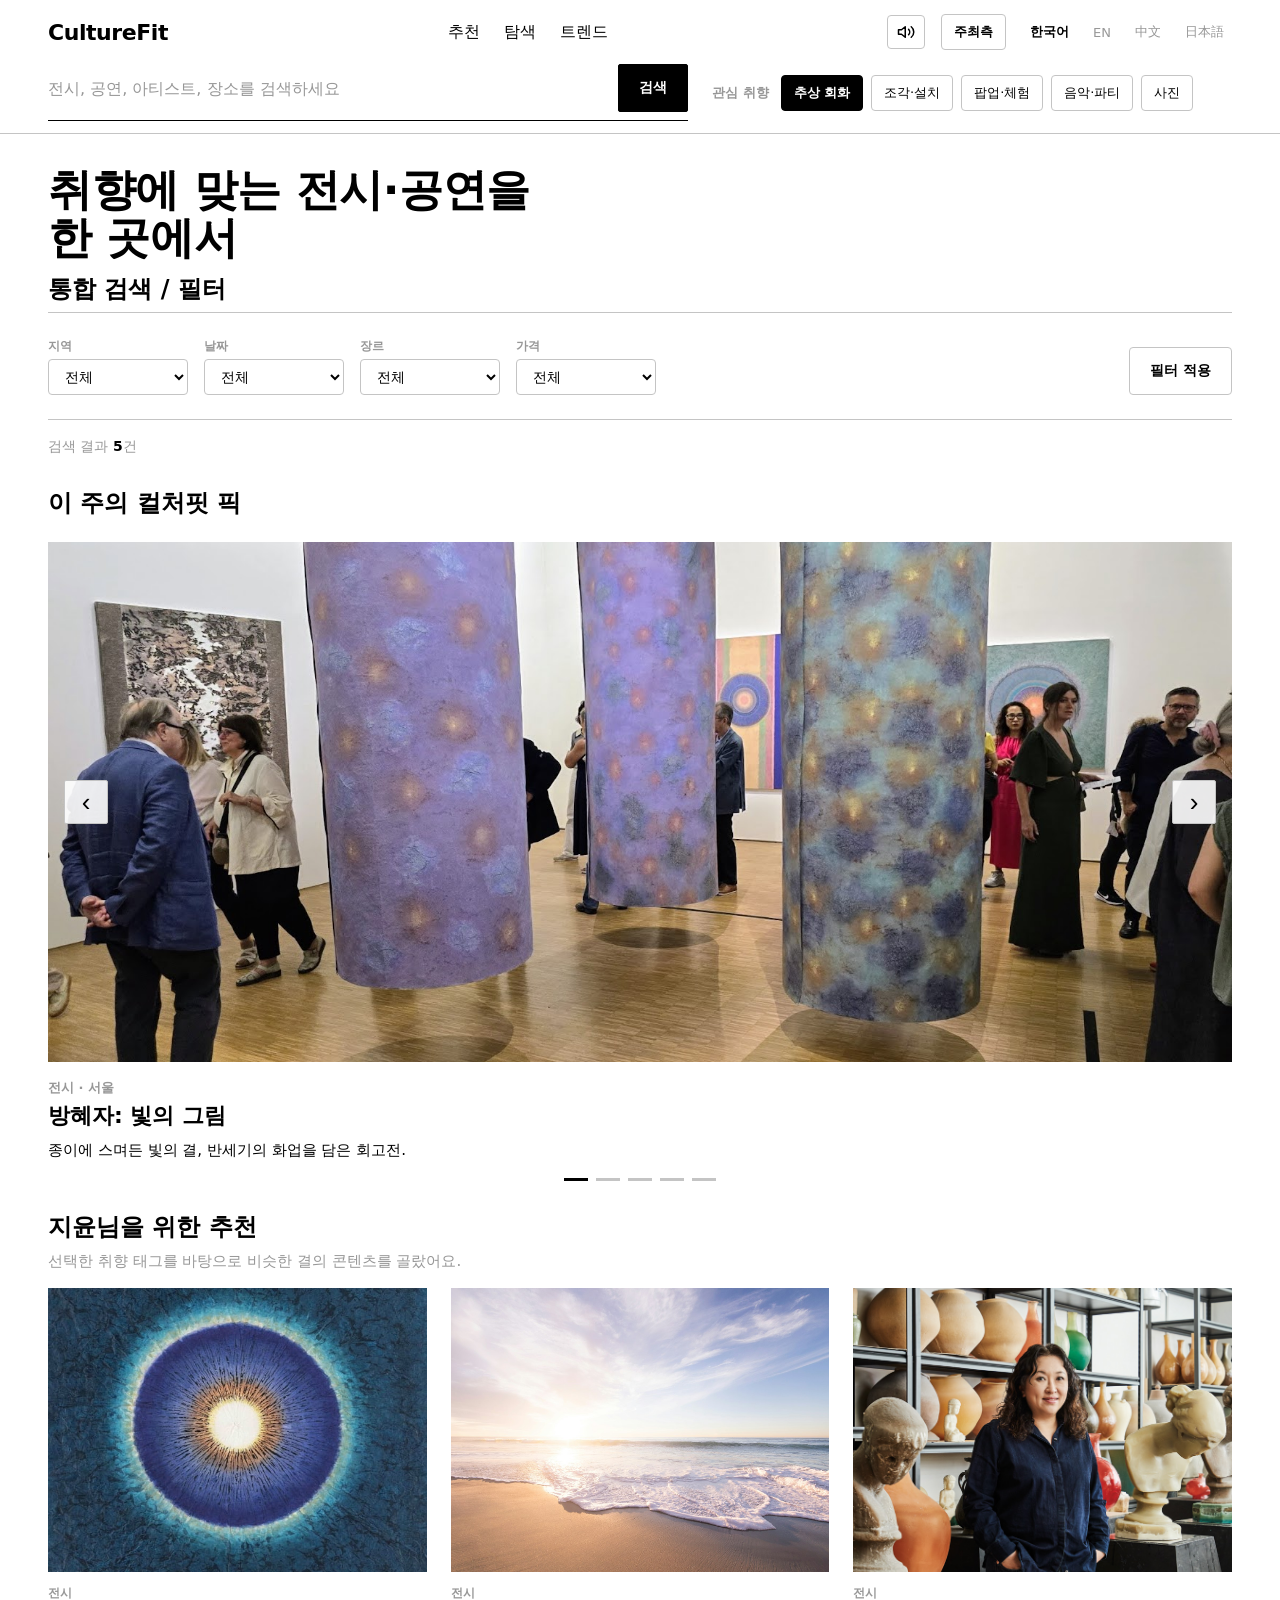
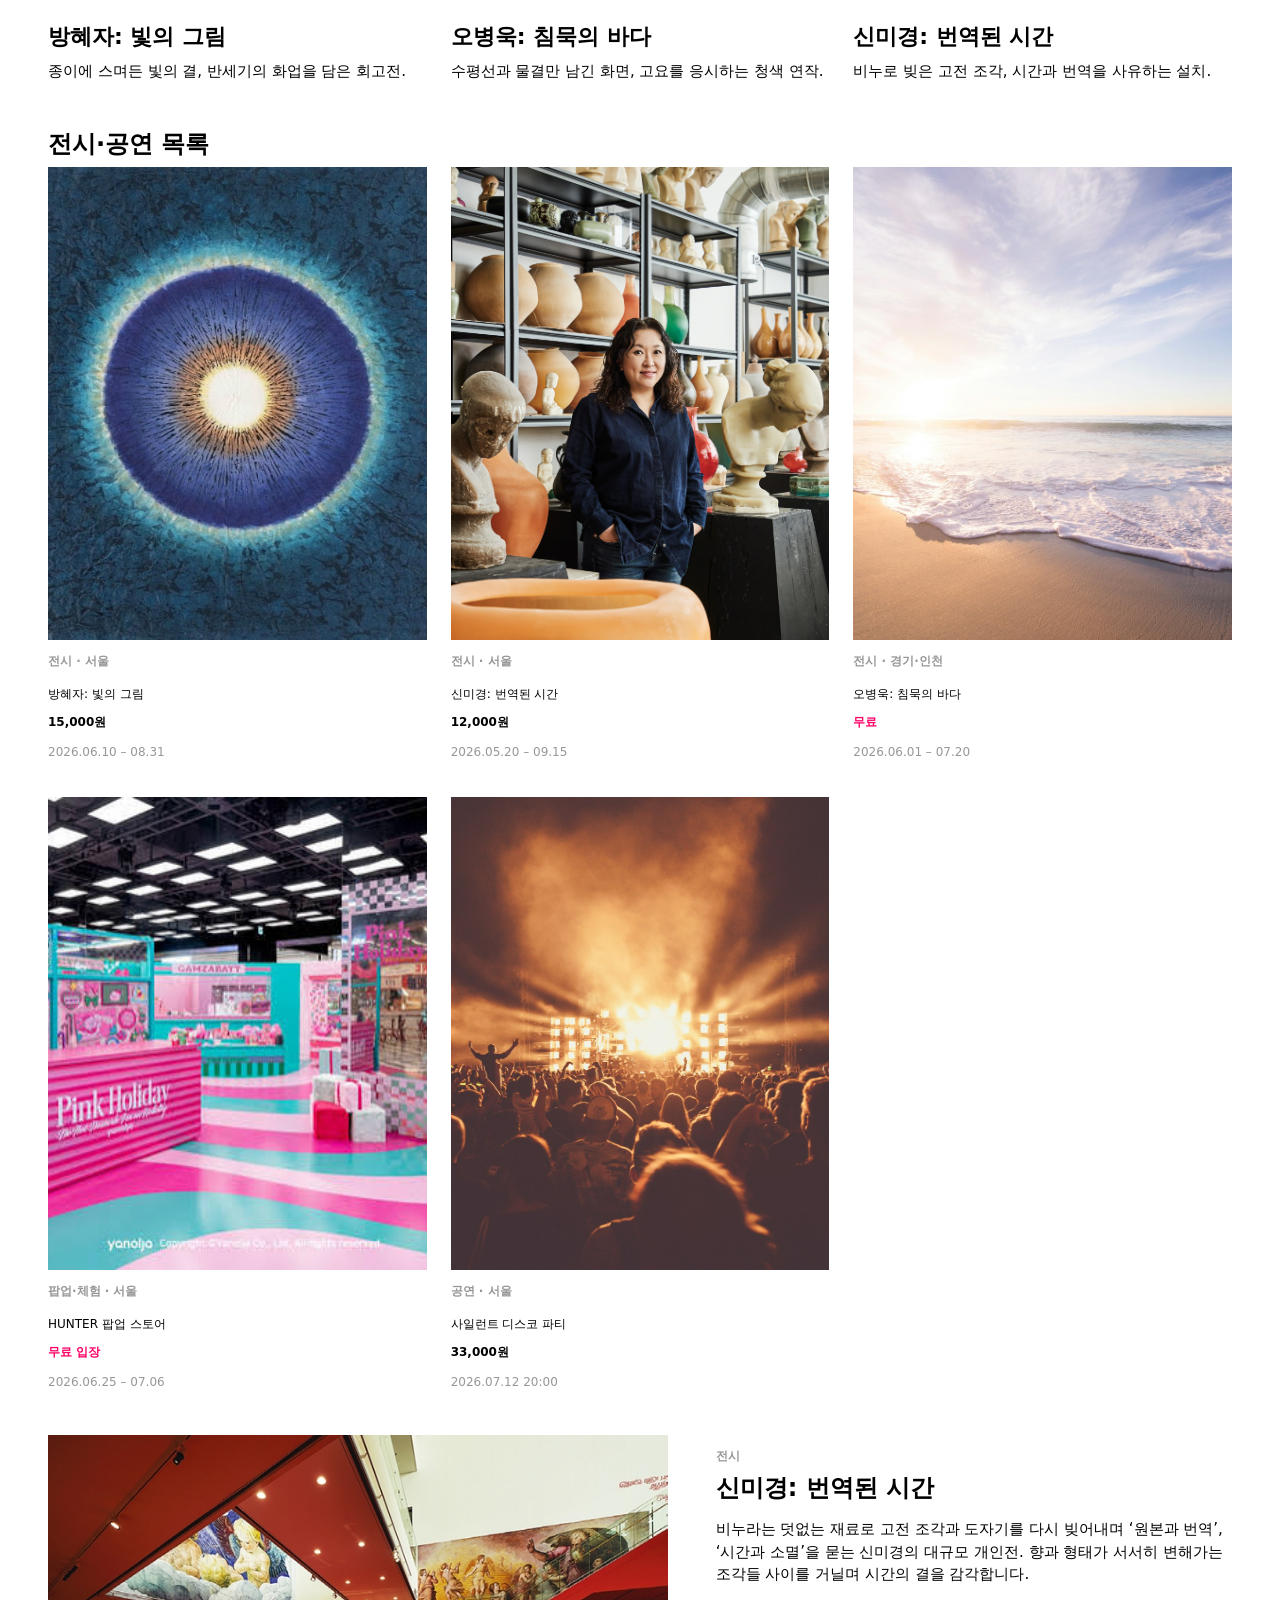
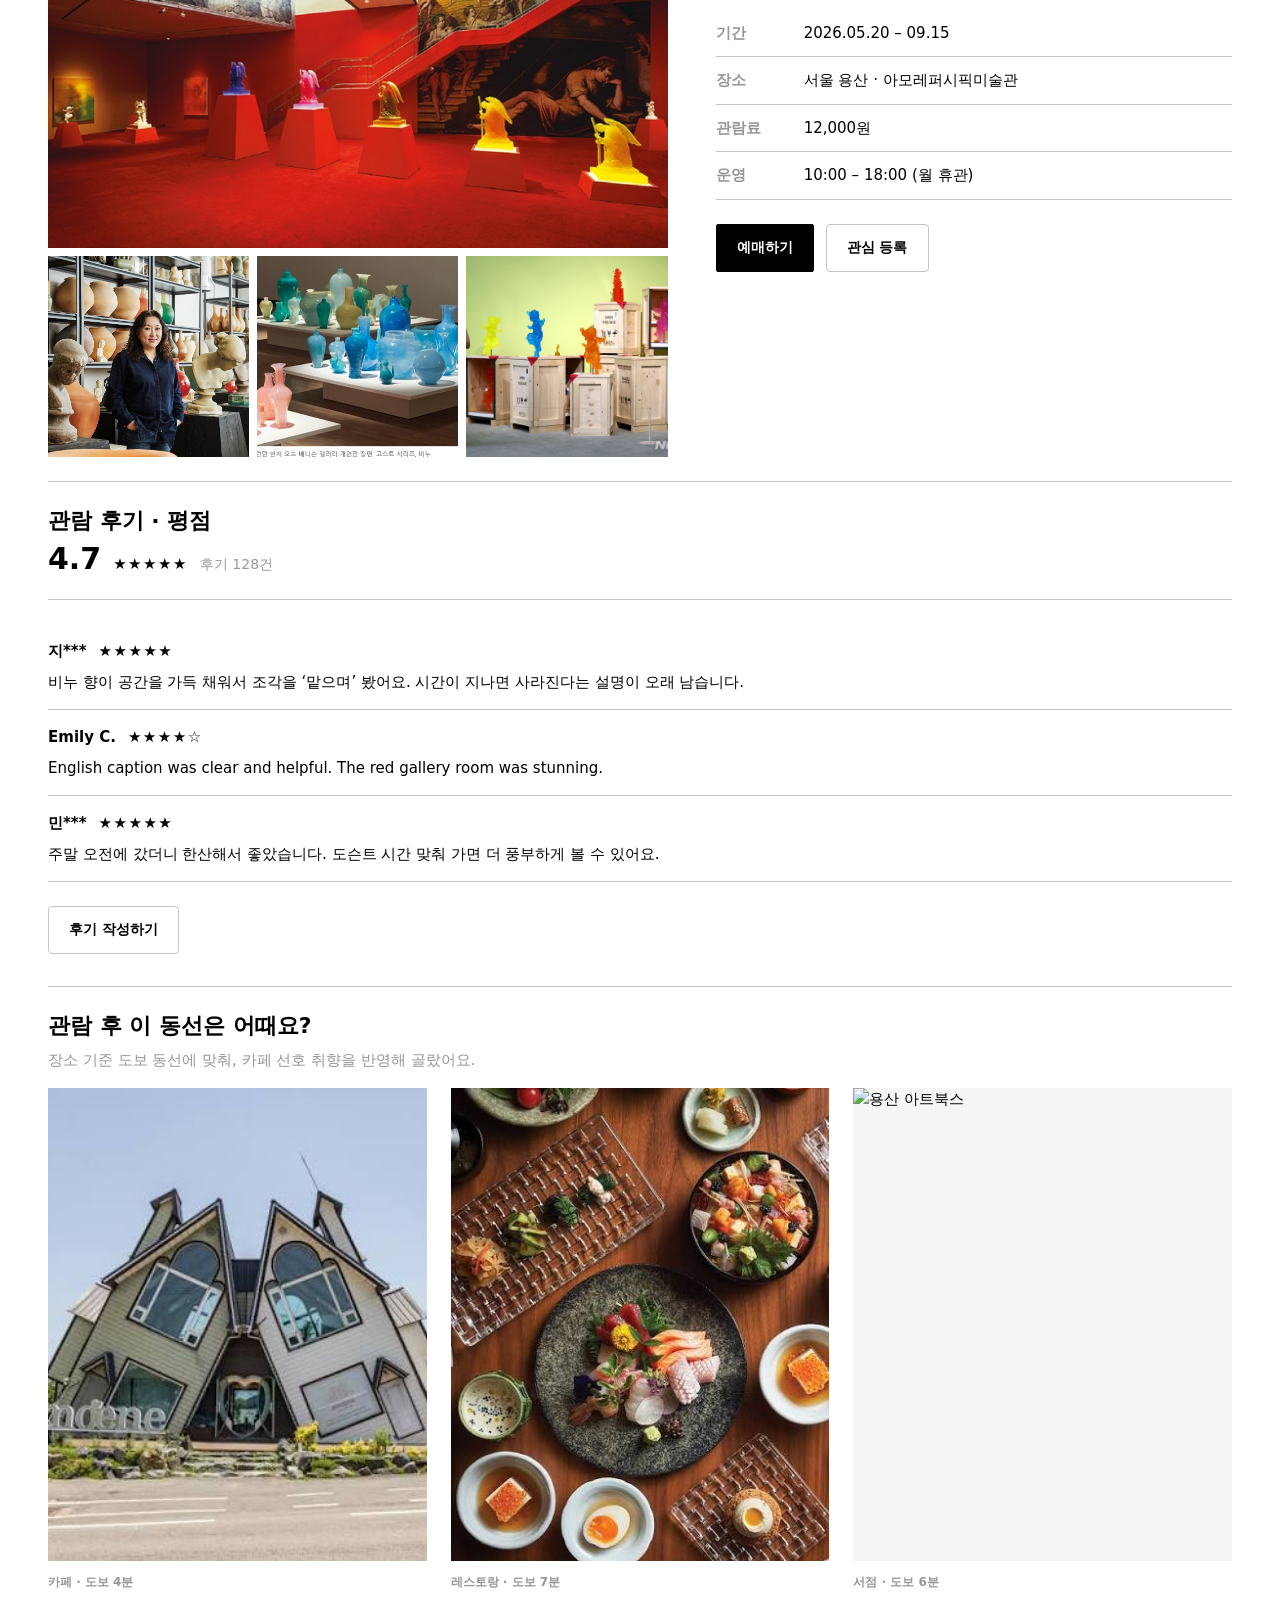
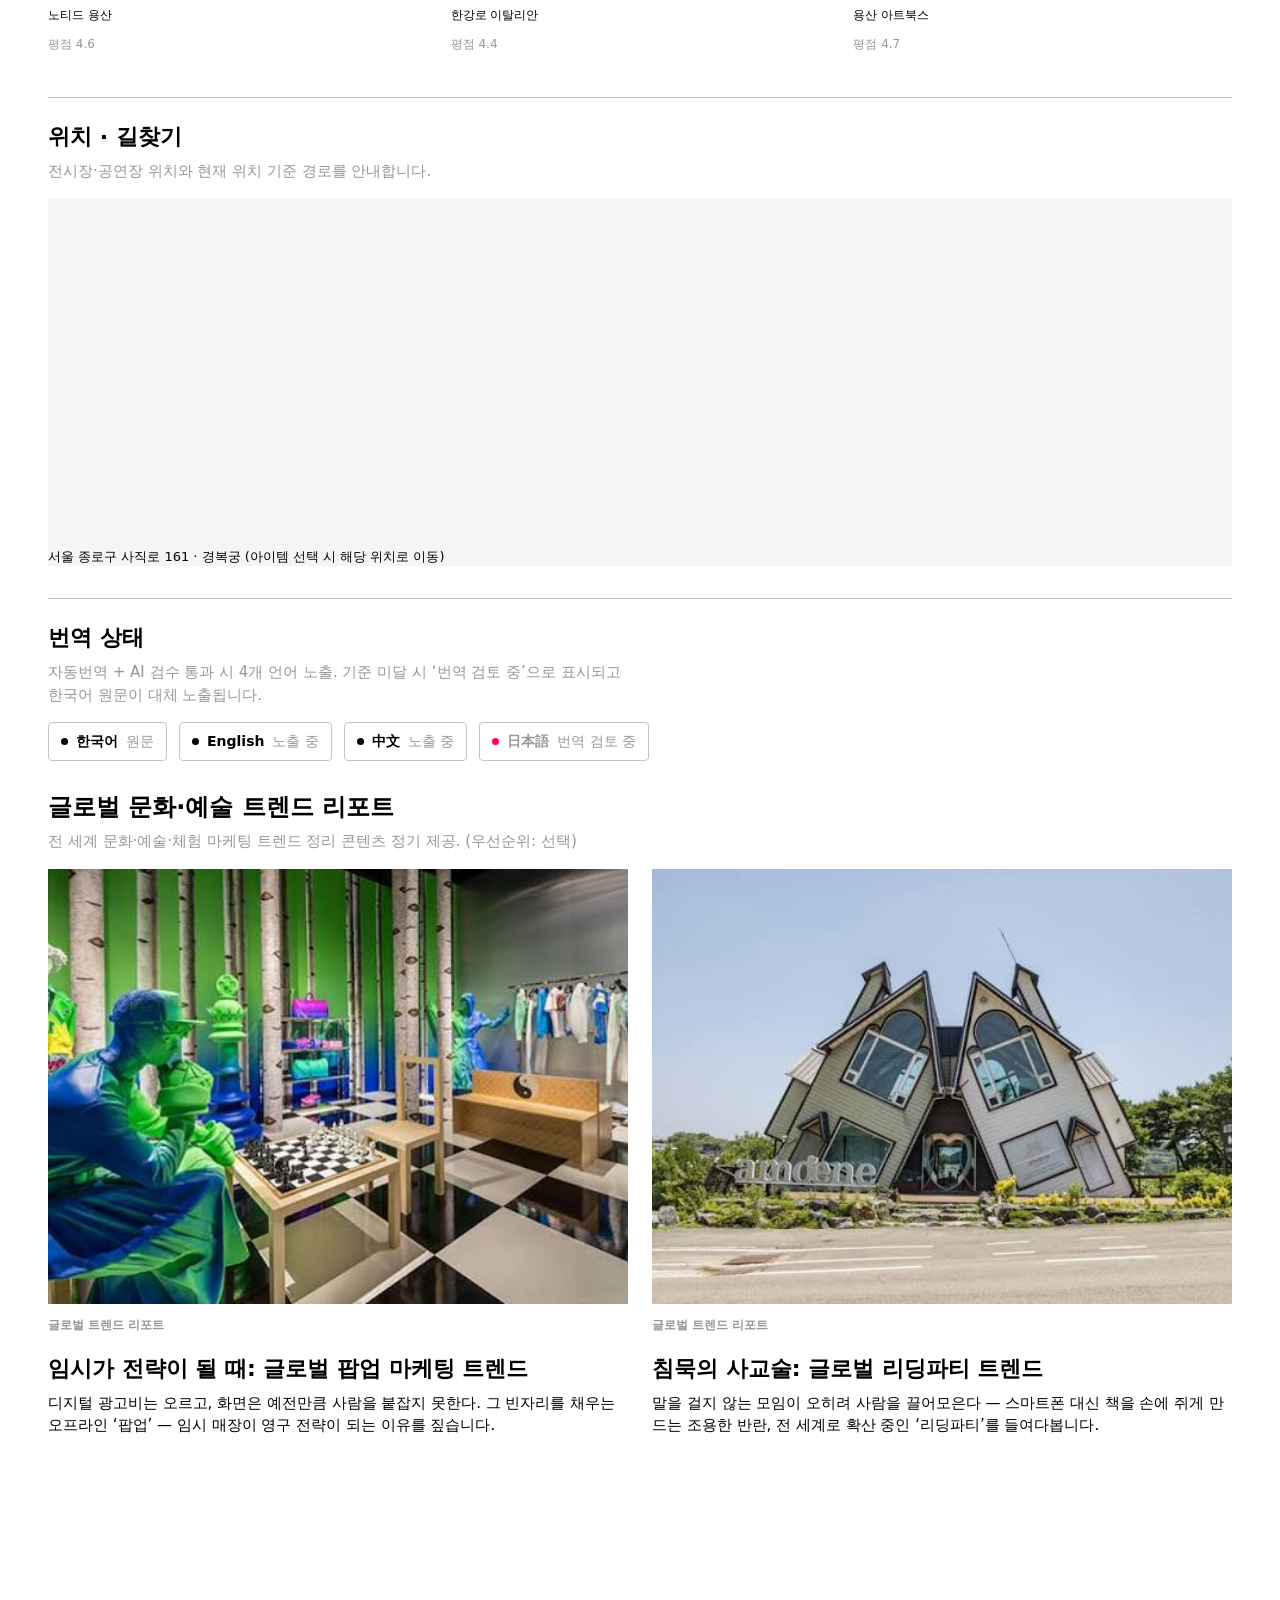
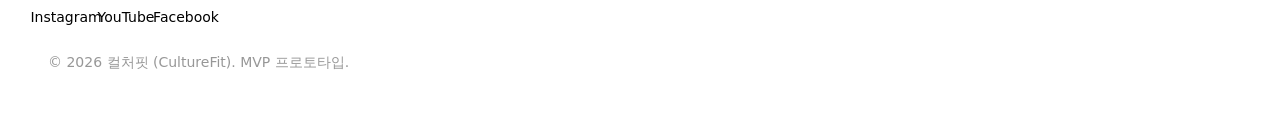
==== commit 2f5086c7: "Add files via upload" ====
--- a/index.html
+++ b/index.html
@@ -64,12 +64,6 @@
       </nav>
 
       <div class="header-right">
-        <!-- 소비자 로그인/마이페이지 (방문·예매·장바구니 기록) -->
-        <button type="button" class="header-btn icon-btn" id="account-btn" aria-label="로그인"></button>
-        <!-- 장바구니 (바로 예매하지 않는 경우) -->
-        <button type="button" class="header-btn icon-btn" id="cart-btn" aria-label="장바구니">
-          <span class="cart-count" id="cart-count" hidden>0</span>
-        </button>
         <!-- 배경음악 토글 (기본 재생, 소비자가 끌 수 있음) -->
         <button type="button" class="header-btn icon-btn" id="music-toggle" aria-pressed="true">음악 끄기</button>
         <!-- 주최측: 언어 선택 옆 별도 버튼 → 별도 로그인 페이지(provider.html) -->
@@ -83,6 +77,25 @@
         </div>
       </div>
     </div>
+
+    <!-- 취향 검색 (기능1·2 진입점) — 히어로에서 상단바로 이동 -->
+    <div class="container header-search-row">
+      <form class="search-bar" role="search" onsubmit="return false;">
+        <input type="search" id="global-search" name="q" data-i18n-ph="searchPlaceholder"
+          placeholder="전시, 공연, 아티스트, 장소를 검색하세요" aria-label="통합 검색" />
+        <button type="submit" class="btn-inverted" data-i18n="searchBtn">검색</button>
+      </form>
+
+      <!-- 취향 태그 (기능1 입력) -->
+      <div class="taste-tags" id="taste-tags" aria-label="관심 취향 태그">
+        <span class="taste-tags__label" data-i18n="tasteLabel">관심 취향</span>
+        <button type="button" class="chip chip--on" data-tag="abstract" data-i18n="tasteAbstract">추상 회화</button>
+        <button type="button" class="chip" data-tag="sculpture" data-i18n="tasteSculpture">조각·설치</button>
+        <button type="button" class="chip" data-tag="popup" data-i18n="tastePopup">팝업·체험</button>
+        <button type="button" class="chip" data-tag="music" data-i18n="tasteMusic">음악·파티</button>
+        <button type="button" class="chip" data-tag="photo" data-i18n="tastePhoto">사진</button>
+      </div>
+    </div>
   </header>
 
   <main id="main-content" class="container">
@@ -94,25 +107,58 @@
 
       <!-- 히어로 + 검색 진입 -->
       <section id="hero-search">
-        <h1 data-i18n-html="heroTitle">취향에 맞는 전시·공연을<br />한 곳에서</h1>
-        <p class="note" data-i18n="heroNote">관심 카테고리·지역·취향 태그를 설정하면 나에게 맞는 콘텐츠를 추천합니다.</p>
-
-        <!-- 통합 검색 바 (기능2) -->
-        <form class="search-bar" role="search" onsubmit="return false;">
-          <input type="search" id="global-search" name="q" data-i18n-ph="searchPlaceholder"
-            placeholder="전시, 공연, 아티스트, 장소를 검색하세요" aria-label="통합 검색" />
-          <button type="submit" class="btn-inverted" data-i18n="searchBtn">검색</button>
-        </form>
-
-        <!-- 취향 태그 (기능1 입력) -->
-        <div class="taste-tags" id="taste-tags" aria-label="관심 취향 태그">
-          <span class="taste-tags__label" data-i18n="tasteLabel">관심 취향</span>
-          <button type="button" class="chip chip--on" data-tag="abstract" data-i18n="tasteAbstract">추상 회화</button>
-          <button type="button" class="chip" data-tag="sculpture" data-i18n="tasteSculpture">조각·설치</button>
-          <button type="button" class="chip" data-tag="popup" data-i18n="tastePopup">팝업·체험</button>
-          <button type="button" class="chip" data-tag="music" data-i18n="tasteMusic">음악·파티</button>
-          <button type="button" class="chip" data-tag="photo" data-i18n="tastePhoto">사진</button>
-        </div>
+        <h1 data-i18n-html="heroTitle">취향에 맞는 전시·공연을 한 곳에서</h1>
+        
+
+        <!-- 기능2: 통합 검색/필터 — 취향 검색이 있던 자리로 이동 -->
+        <section id="search-filter">
+          <h2 data-i18n="filterTitle">통합 검색 / 필터</h2>
+          
+
+          <div class="filter-bar" role="group" aria-label="검색 필터">
+            <label class="filter-field">
+              <span data-i18n="filterRegion">지역</span>
+              <select id="f-region">
+                <option value="all" data-i18n="optAll">전체</option>
+                <option value="seoul" data-i18n="optSeoul">서울</option>
+                <option value="gyeonggi" data-i18n="optGyeonggi">경기·인천</option>
+                <option value="busan" data-i18n="optBusan">부산</option>
+                <option value="daegu" data-i18n="optDaegu">대구·경북</option>
+              </select>
+            </label>
+            <label class="filter-field">
+              <span data-i18n="filterDate">날짜</span>
+              <select id="f-date">
+                <option value="all" data-i18n="optAll">전체</option>
+                <option value="today" data-i18n="optToday">오늘</option>
+                <option value="weekend" data-i18n="optWeekend">이번 주말</option>
+                <option value="month" data-i18n="optMonth">이번 달</option>
+              </select>
+            </label>
+            <label class="filter-field">
+              <span data-i18n="filterGenre">장르</span>
+              <select id="f-genre">
+                <option value="all" data-i18n="optAll">전체</option>
+                <option value="exhibition" data-i18n="optExhibition">전시</option>
+                <option value="performance" data-i18n="optPerformance">공연</option>
+                <option value="popup" data-i18n="optPopup">팝업·체험</option>
+              </select>
+            </label>
+            <label class="filter-field">
+              <span data-i18n="filterPrice">가격</span>
+              <select id="f-price">
+                <option value="all" data-i18n="optAll">전체</option>
+                <option value="free" data-i18n="optFree">무료</option>
+                <option value="under1" data-i18n="optUnder1">~1만원</option>
+                <option value="1to3" data-i18n="opt1to3">1~3만원</option>
+                <option value="over3" data-i18n="optOver3">3만원~</option>
+              </select>
+            </label>
+            <button type="button" class="btn-ghost filter-apply" id="filter-apply" data-i18n="filterApply">필터 적용</button>
+          </div>
+
+          <p class="filter-result-count" id="filter-result-count"></p>
+        </section>
 
         <!-- 대표 피처 캐러셀 (자동 5초 슬라이드 + 좌우 화살표) -->
         <h2 class="hero-pick-title" data-i18n="heroEyebrow">이 주의 컬처핏 픽</h2>
@@ -131,59 +177,9 @@
         </div>
       </section>
 
-      <!-- 기능2: 통합 검색/필터 -->
-      <section id="search-filter">
-        <h2 data-i18n="filterTitle">통합 검색 / 필터</h2>
-        <p class="note" data-i18n="filterNote">지역, 날짜, 장르, 가격대 등 조건을 한 번에 필터링.</p>
-
-        <div class="filter-bar" role="group" aria-label="검색 필터">
-          <label class="filter-field">
-            <span data-i18n="filterRegion">지역</span>
-            <select id="f-region">
-              <option value="all" data-i18n="optAll">전체</option>
-              <option value="seoul" data-i18n="optSeoul">서울</option>
-              <option value="gyeonggi" data-i18n="optGyeonggi">경기·인천</option>
-              <option value="busan" data-i18n="optBusan">부산</option>
-              <option value="daegu" data-i18n="optDaegu">대구·경북</option>
-            </select>
-          </label>
-          <label class="filter-field">
-            <span data-i18n="filterDate">날짜</span>
-            <select id="f-date">
-              <option value="all" data-i18n="optAll">전체</option>
-              <option value="today" data-i18n="optToday">오늘</option>
-              <option value="weekend" data-i18n="optWeekend">이번 주말</option>
-              <option value="month" data-i18n="optMonth">이번 달</option>
-            </select>
-          </label>
-          <label class="filter-field">
-            <span data-i18n="filterGenre">장르</span>
-            <select id="f-genre">
-              <option value="all" data-i18n="optAll">전체</option>
-              <option value="exhibition" data-i18n="optExhibition">전시</option>
-              <option value="performance" data-i18n="optPerformance">공연</option>
-              <option value="popup" data-i18n="optPopup">팝업·체험</option>
-            </select>
-          </label>
-          <label class="filter-field">
-            <span data-i18n="filterPrice">가격</span>
-            <select id="f-price">
-              <option value="all" data-i18n="optAll">전체</option>
-              <option value="free" data-i18n="optFree">무료</option>
-              <option value="under1" data-i18n="optUnder1">~1만원</option>
-              <option value="1to3" data-i18n="opt1to3">1~3만원</option>
-              <option value="over3" data-i18n="optOver3">3만원~</option>
-            </select>
-          </label>
-          <button type="button" class="btn-ghost filter-apply" id="filter-apply" data-i18n="filterApply">필터 적용</button>
-        </div>
-
-        <p class="filter-result-count" id="filter-result-count"></p>
-      </section>
-
       <!-- 기능1: 개인화 추천 -->
       <section id="personalized-recommendations">
-        <h2 data-i18n="recTitle">지윤님을 위한 추천</h2>
+        <h2 data-i18n="recTitle">재희님을 위한 추천</h2>
         <p class="note" data-i18n="recNote">선택한 취향 태그를 바탕으로 비슷한 결의 콘텐츠를 골랐어요.</p>
         <div class="grid grid-3" id="rec-list"></div>
       </section>
--- a/styles.css
+++ b/styles.css
@@ -190,6 +190,21 @@
 /* 음악 토글: 아이콘 버튼 */
 #music-toggle { display: inline-flex; align-items: center; justify-content: center; padding: 7px 9px; }
 #music-toggle svg { display: block; }
+
+/* 상단바 취향 검색 행 — 히어로에서 이동한 검색 바 + 취향 태그 */
+.header-search-row {
+  display: flex;
+  align-items: center;
+  flex-wrap: wrap;
+  gap: var(--sp-sm) var(--sp-lg);
+  padding-bottom: var(--sp-md);
+}
+.header-search-row .search-bar {
+  flex: 1 1 320px;
+  max-width: 640px;
+  margin: 0;
+}
+.header-search-row .taste-tags { margin-bottom: 0; }
 
 /* ============================================================
    본문 공통
@@ -770,12 +785,21 @@
 #site-footer p { color: var(--muted); margin: var(--sp-base) 0 0; }
 
 #sns-links { margin-bottom: var(--sp-base); }
-#sns-links ul { display: flex; gap: var(--sp-lg); }
+#sns-links ul { display: flex; gap: var(--sp-lg); align-items: center; }
 #sns-links a {
-  font-size: 13px;
-  font-weight: 700;
-  text-transform: uppercase;
-  letter-spacing: 0.02em;
+  display: inline-flex;
+  align-items: center;
+  justify-content: center;
+  width: 36px;
+  height: 36px;
+  color: var(--ink);
+  transition: opacity 0.15s ease;
+}
+#sns-links a:hover { opacity: 0.55; }
+#sns-links svg {
+  width: 22px;
+  height: 22px;
+  display: block;
 }
 
 /* ============================================================
